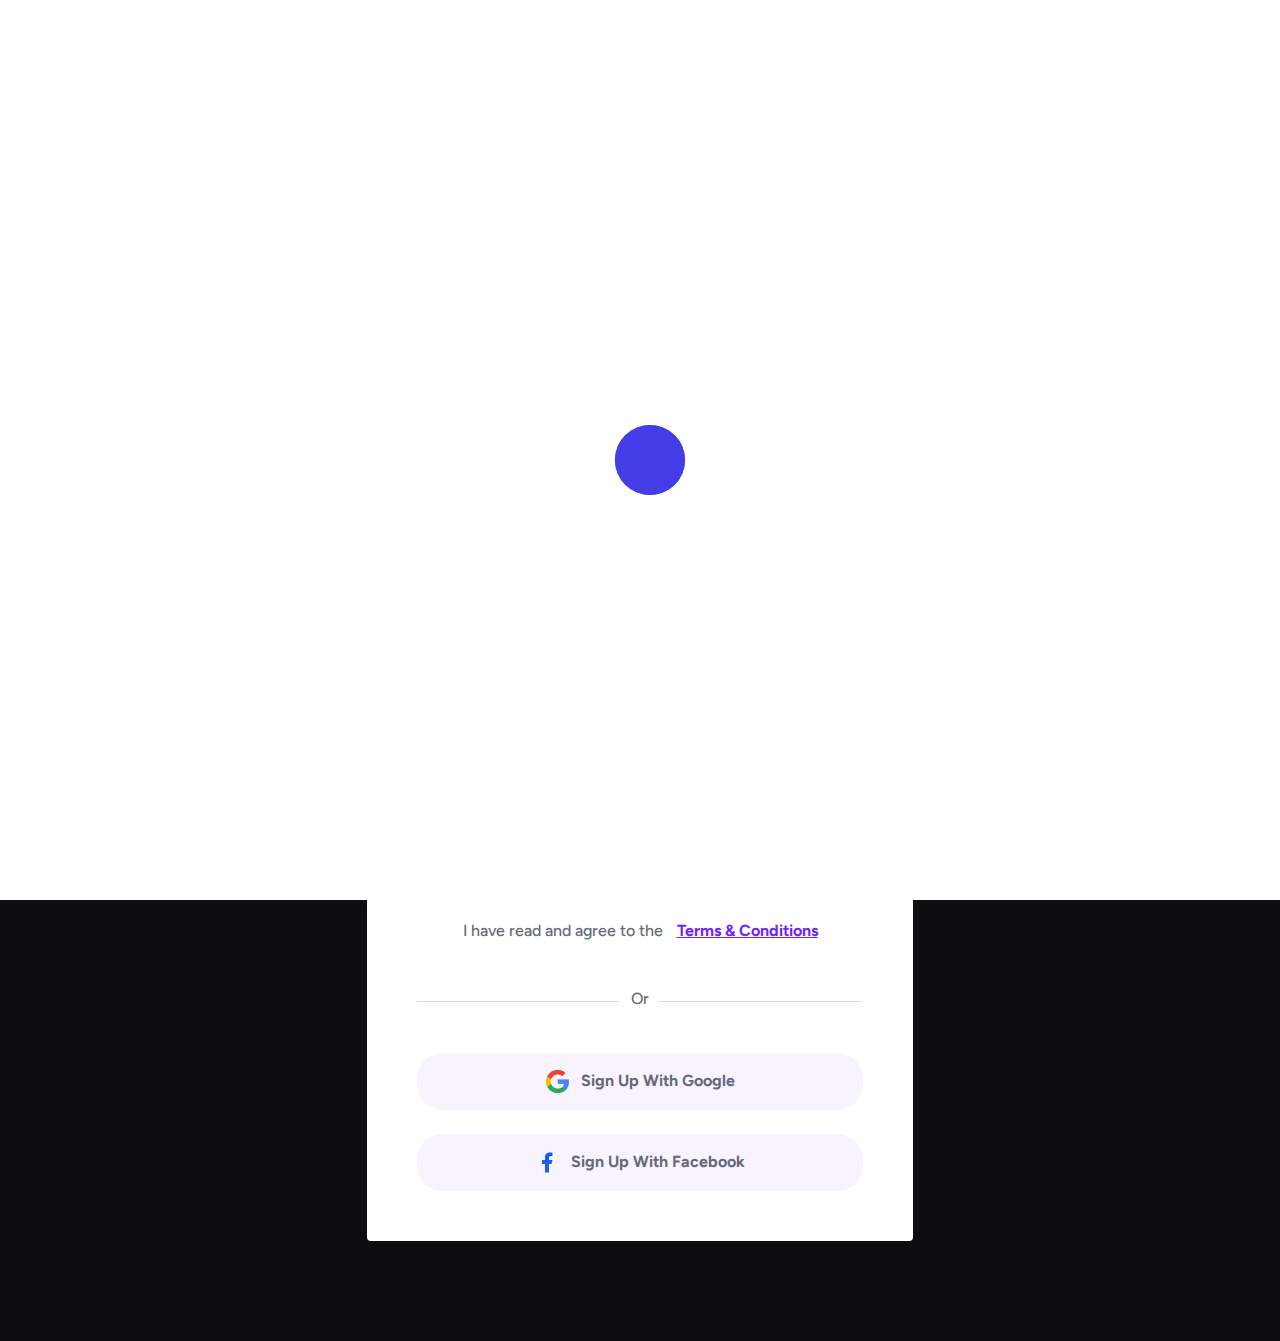
==== files/signup.html @ e3a73c34 "first commit" ====
<!DOCTYPE html>
<html lang="en">

<head>
  <meta charset="UTF-8">
  <meta name="viewport" content="width=`device-width`, initial-scale=1.0">
  <meta http-equiv="X-UA-Compatible" content="ie=edge">

  <!--=====TITLE=======-->
  <title>Quad || Sign Up</title>

  <!--=====FAV ICON=======-->
  <link rel="shortcut icon" href="assets/images/logo/fav-logo.png">

  <!--=====CSS=======-->
  <link rel="stylesheet" href="assets/css/plugins/bootstrap.min.css">
  <link rel="stylesheet" href="assets/css/plugins/swiper.bundle.css">
  <link rel="stylesheet" href="assets/css/plugins/fontawesome.css">
  <link rel="stylesheet" href="assets/css/plugins/mobile.css">
  <link rel="stylesheet" href="assets/css/plugins/magnific-popup.css">
  <link rel="stylesheet" href="assets/css/plugins/slick-slider.css">
  <link rel="stylesheet" href="assets/css/plugins/owlcarousel.min.css">
  <link rel="stylesheet" href="assets/css/plugins/aos.css">
  <link rel="stylesheet" href="assets/css/typography.css">
  <link rel="stylesheet" href="assets/css/master.css">

  <!--=====JQUERY=======-->
  <script src="assets/js/plugins/jquery-3-6-0.min.js"></script>
</head>

<body>
  <!--===== PRELOADER STARTS =======-->
  <div id="preloader">
    <div class="preloader"><span></span><span></span></div>
  </div>
 <!--===== PRELOADER ENDS =======-->
 
  <!--===== PAGE PROGRESS START=======-->
  <div class="paginacontainer">
    <div class="progress-wrap">
      <svg class="progress-circle svg-content" width="100%" height="100%" viewBox="-1 -1 102 102">
        <path d="M50,1 a49,49 0 0,1 0,98 a49,49 0 0,1 0,-98"/>
      </svg>
    </div>
  </div>
<!--===== PAGE PROGRESS END=======-->

  <!--===== MOBILE HEADER STARTS =======-->
 <div class="mobile-header mobile-haeder2 d-block d-lg-none">
  <div class="container-fluid">
    <div class="col-12">
      <div class="mobile-header-elements">
        <div class="mobile-logo">
          <a href="index.html"><img src="assets/images/logo/logo1.png" alt=""></a>
        </div>
        <div class="mobile-nav-icon dots-menu">
          <i class="fa-solid fa-bars"></i>
        </div>
      </div>
    </div>
  </div>
</div>

<div class="mobile-sidebar mobile-sidebar2">
  <div class="logosicon-area">
    <div class="logos">
      <img src="assets/images/logo/logo1.png" alt="">
    </div>
    <div class="menu-close">
      <i class="fa-solid fa-xmark"></i>
    </div>
   </div>
  <div class="mobile-nav mobile-nav2">
    <ul class="mobile-nav-list nav-list2">
      <li><a href="#" >Home </a>
        <ul class="sub-menu">
          <li><a href="#">Multiple Page</a>
          <ul class="sub-menu">
            <li><a href="index.html">Email Marketing</a></li>
            <li><a href="index2.html">Project Managment </a></li>
            <li><a href="index3.html">SEO Software</a></li>
            <li><a href="index4.html">Social Marketing</a></li>
            <li><a href="index5.html">Content Writer</a></li>
            <li><a href="rtl.html">RTL</a></li>
          </ul>
        </li>
        <li><a href="#">Landing Page</a>
          <ul class="sub-menu">
            <li><a href="single-index1.html">Email Marketing</a></li>
            <li><a href="single-index2.html">Project Managment </a></li>
            <li><a href="single-index3.html">SEO Software</a></li>
            <li><a href="single-index4.html">Social Marketing</a></li>
            <li><a href="single-index5.html">Content Writer</a></li>
          </ul>
        </li>
        </ul>
      </li>
      <li><a href="about.html">About</a></li>
      <li><a href="features.html">Features</a></li>
      <li><a href="#">Resource</a>
        <ul class="sub-menu">
          <li><a href="blogv1.html">Blog V1</a></li>
          <li><a href="blogv2.html">Blog V2</a></li>
          <li><a href="blog-left.html">Blog Left</a></li>
          <li><a href="blog-right.html">Blog Right</a></li>
          <li><a href="blog-details.html">Blog Single</a></li>
        </ul>
      </li>
      <li><a href="#">Pages</a>
        <ul class="sub-menu">
          <li><a href="pricing-plan.html">Pricing Plan</a></li>
          <li><a href="testimonial1.html">Testimonials 01</a></li>
          <li><a href="testimonial2.html">Testimonials 02</a></li>
          <li><a href="team.html">Team</a></li>
          <li><a href="login.html">Login</a></li>
          <li><a href="signup.html">Sign Up</a></li>
          <li><a href="forget.html">Forget Password</a></li>
          <li><a href="resetpass.html">Reset Password</a></li>
          <li><a href="verify.html">Verify Email</a></li>
          <li><a href="faq.html">FAQ</a></li>
          <li><a href="download.html">Download</a></li>
                      <li><a href="404.html">404</a></li>
        </ul>
      </li>
      <li><a href="contact.html">Contact</a></li>
    </ul>
    <div class="allmobilesection">
      <a href="contact.html"  class="header-btn2 mobile-get">Get Started</a>
      <div class="single-footer">
        <h3>Contact Info</h3>
        <div class="footer4-contact-info">
          <div class="contact-info-single">
            <div class="contact-info-icon">
              <i class="fa-solid fa-phone-volume"></i>
            </div>
            <div class="contact-info-text">
              <a href="tel:+3(924)4596512">+3(924)4596512</a>
            </div>
          </div>

          <div class="contact-info-single">
            <div class="contact-info-icon">
              <i class="fa-solid fa-envelope"></i>
            </div>
            <div class="contact-info-text">
              <a href="mailto:info@example.com">info@example.com</a>
            </div>
          </div>

          <div class="single-footer">
            <h3>Our Location</h3>
            
            <div class="contact-info-single">
              <div class="contact-info-icon">
                <i class="fa-solid fa-location-dot"></i>
              </div>
              <div class="contact-info-text">
                <a href="mailto:info@example.com" >55 East Birchwood Ave.Brooklyn, <br> New York 11201,United States</a>
              </div>
            </div>

          </div>
          <div class="single-footer">
            <h3>Social Links</h3>
            <div class="social-links-mobile-menu">
              <ul>
                <li>
                  <a data-bs-toggle="tooltip" title="Linked in" href="#"><svg xmlns="http://www.w3.org/2000/svg" height="1em" viewBox="0 0 320 512"><path d="M279.14 288l14.22-92.66h-88.91v-60.13c0-25.35 12.42-50.06 52.24-50.06h40.42V6.26S260.43 0 225.36 0c-73.22 0-121.08 44.38-121.08 124.72v70.62H22.89V288h81.39v224h100.17V288z"/></svg></a>
                </li>
                <li>
                  <a data-bs-toggle="tooltip" title="Facebook" href="#"><svg xmlns="http://www.w3.org/2000/svg" height="1em" viewBox="0 0 448 512"><path d="M100.28 448H7.4V148.9h92.88zM53.79 108.1C24.09 108.1 0 83.5 0 53.8a53.79 53.79 0 0 1 107.58 0c0 29.7-24.1 54.3-53.79 54.3zM447.9 448h-92.68V302.4c0-34.7-.7-79.2-48.29-79.2-48.29 0-55.69 37.7-55.69 76.7V448h-92.78V148.9h89.08v40.8h1.3c12.4-23.5 42.69-48.3 87.88-48.3 94 0 111.28 61.9 111.28 142.3V448z"/></svg></a>
                </li>
                <li>
                  <a data-bs-toggle="tooltip" title="Instagram" href="#"><svg xmlns="http://www.w3.org/2000/svg" height="1em" viewBox="0 0 448 512"><path d="M224.1 141c-63.6 0-114.9 51.3-114.9 114.9s51.3 114.9 114.9 114.9S339 319.5 339 255.9 287.7 141 224.1 141zm0 189.6c-41.1 0-74.7-33.5-74.7-74.7s33.5-74.7 74.7-74.7 74.7 33.5 74.7 74.7-33.6 74.7-74.7 74.7zm146.4-194.3c0 14.9-12 26.8-26.8 26.8-14.9 0-26.8-12-26.8-26.8s12-26.8 26.8-26.8 26.8 12 26.8 26.8zm76.1 27.2c-1.7-35.9-9.9-67.7-36.2-93.9-26.2-26.2-58-34.4-93.9-36.2-37-2.1-147.9-2.1-184.9 0-35.8 1.7-67.6 9.9-93.9 36.1s-34.4 58-36.2 93.9c-2.1 37-2.1 147.9 0 184.9 1.7 35.9 9.9 67.7 36.2 93.9s58 34.4 93.9 36.2c37 2.1 147.9 2.1 184.9 0 35.9-1.7 67.7-9.9 93.9-36.2 26.2-26.2 34.4-58 36.2-93.9 2.1-37 2.1-147.8 0-184.8zM398.8 388c-7.8 19.6-22.9 34.7-42.6 42.6-29.5 11.7-99.5 9-132.1 9s-102.7 2.6-132.1-9c-19.6-7.8-34.7-22.9-42.6-42.6-11.7-29.5-9-99.5-9-132.1s-2.6-102.7 9-132.1c7.8-19.6 22.9-34.7 42.6-42.6 29.5-11.7 99.5-9 132.1-9s102.7-2.6 132.1 9c19.6 7.8 34.7 22.9 42.6 42.6 11.7 29.5 9 99.5 9 132.1s2.7 102.7-9 132.1z"/></svg></a>
                </li>
                <li>
                  <a data-bs-toggle="tooltip" title="TikTok" href="#"><svg xmlns="http://www.w3.org/2000/svg" height="1em" viewBox="0 0 512 512"><path d="M389.2 48h70.6L305.6 224.2 487 464H345L233.7 318.6 106.5 464H35.8L200.7 275.5 26.8 48H172.4L272.9 180.9 389.2 48zM364.4 421.8h39.1L151.1 88h-42L364.4 421.8z"/></svg></a>
                </li>
              </ul>
            </div>
          </div>
        </div>
      </div>
     </div>
  </div>
</div>
  <!--===== MOBILE HEADER STARTS =======-->

<!--===== WELCOME STARTS =======-->
<div class="about-welcome-section-area login" style="background-image: url(assets/images/background/emailbg.png); background-repeat: no-repeat; background-size: cover;">
    <div class="container">
        <div class="row">
            <div class="col-lg-6 m-auto">
                <div class="about-welcome-header text-center heading3">
                    <a href="index.html"><img src="assets/images/logo/logo4.png" alt="" class="logo4"></a>
                    <div class="space16"></div>
                    <a href="index.html">Home <i class="fa-solid fa-angle-right"></i> <span>Sign Up</span></a>
                </div>
                <div class="space50"></div>
                <div class="login-boxarea heading6">
                    <h2>Creat Your Account</h2>
                    <div class="space16"></div>
                    <p>Create an account today and start using Quad.</p>
                    <div class="space50"></div>
                    <div class="input-area">
                        <h4>Name</h4>
                        <div class="space16"></div>
                        <input type="text" placeholder="Your Name">
                    </div>
                    <div class="space16"></div>
                    <div class="input-area">
                        <h4>Email</h4>
                        <div class="space16"></div>
                        <input type="email" placeholder="Email Address">
                    </div>
                    <div class="space24"></div>
                    <div class="input-area">
                        <h4>Password</h4>
                        <div class="space16"></div>
                        <input type="text" placeholder="Enter Your Password">
                    </div>
                    <div class="space32"></div>
                    <div class="input-area">
                        <a href="signup.html" class="header-btn2">Creat Your Account</a>
                    </div>
                    <div class="space32"></div>
                    <div class="sign-text">
                        <p>I have read and agree to the </p><a href="#">Terms & Conditions</a>
                    </div>
                    <div class="space40"></div>
                    <ul>
                        <li><img src="assets/images/elements/line-img1.png" alt=""></li>
                        <li><p>Or</p></li>
                        <li><img src="assets/images/elements/line-img1.png" alt=""></li>
                    </ul>
                    <div class="space40"></div>
                    <div class="btn-area">
                        <a href="verify.html" class="header-btn2"><img src="assets/images/elements/google-img1.png" alt="">Sign Up With Google</a>
                        <div class="space24"></div>
                        <a href="verify.html" class="header-btn2"><img src="assets/images/elements/google-img2.png" alt="">Sign Up With Facebook</a>
                    </div>
                </div>
            </div>
        </div>
    </div>
</div>
<!--===== WELCOME ENDS =======-->

  <!--=====JS=======-->
  <script src="assets/js/plugins/bootstrap.min.js"></script>
  <script src="assets/js/plugins/swiper.bundle.js"></script>
  <script src="assets/js/plugins/mobilemenu.js"></script>
  <script src="assets/js/plugins/slick-slider.js"></script>
  <script src="assets/js/plugins/owlcarousel.min.js"></script>
  <script src="assets/js/plugins/counter.js"></script>
  <script src="assets/js/plugins/waypoints.js"></script>
  <script src="assets/js/plugins/aos.js"></script>
  <script src="assets/js/plugins/gsap.min.js"></script>
  <script src="assets/js/plugins/magnific-popup.js"></script>
  <script src="assets/js/plugins/ScrollTrigger.min.js"></script>
  <script src="assets/js/main.js"></script>
</body>
</html>
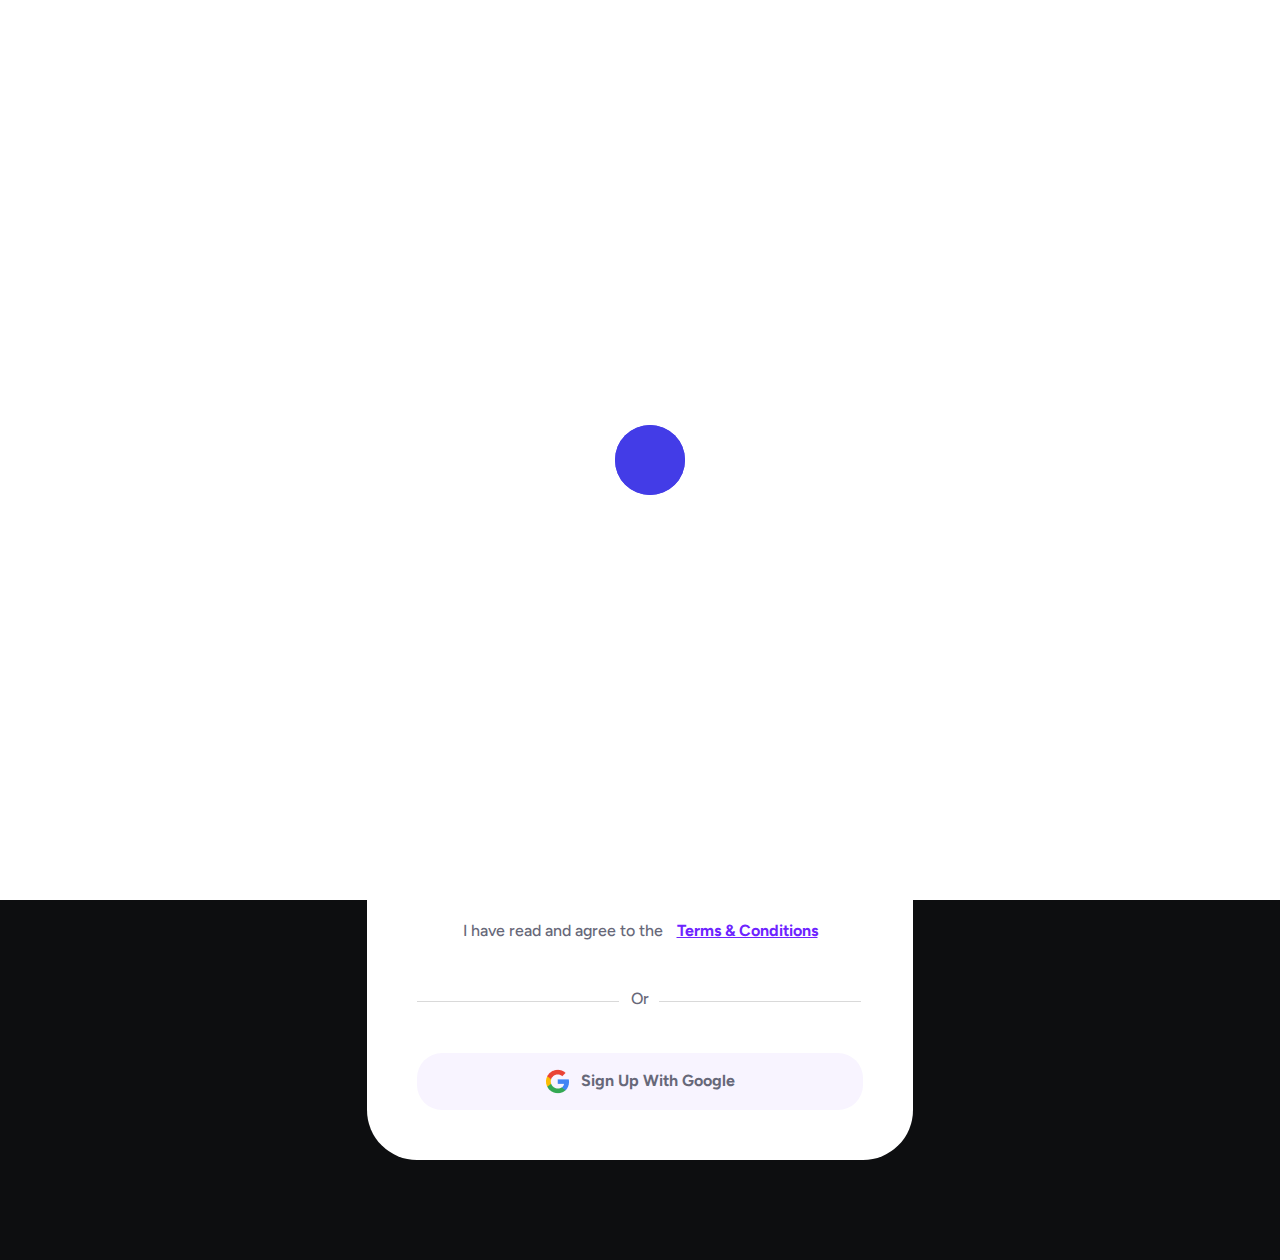
==== commit 9906811d: "Login dan Register" ====
--- a/files/signup.html
+++ b/files/signup.html
@@ -198,9 +198,9 @@
                 </div>
                 <div class="space50"></div>
                 <div class="login-boxarea heading6">
-                    <h2>Creat Your Account</h2>
+                    <h2 class="text-center">Create Your Account</h2>
                     <div class="space16"></div>
-                    <p>Create an account today and start using Quad.</p>
+                    <p class="text-center">Create an account and start using Figurer.</p>
                     <div class="space50"></div>
                     <div class="input-area">
                         <h4>Name</h4>
@@ -221,7 +221,7 @@
                     </div>
                     <div class="space32"></div>
                     <div class="input-area">
-                        <a href="signup.html" class="header-btn2">Creat Your Account</a>
+                        <a href="signup.html" class="header-btn2">Create Your Account</a>
                     </div>
                     <div class="space32"></div>
                     <div class="sign-text">
@@ -236,9 +236,6 @@
                     <div class="space40"></div>
                     <div class="btn-area">
                         <a href="verify.html" class="header-btn2"><img src="assets/images/elements/google-img1.png" alt="">Sign Up With Google</a>
-                        <div class="space24"></div>
-                        <a href="verify.html" class="header-btn2"><img src="assets/images/elements/google-img2.png" alt="">Sign Up With Facebook</a>
-                    </div>
                 </div>
             </div>
         </div>
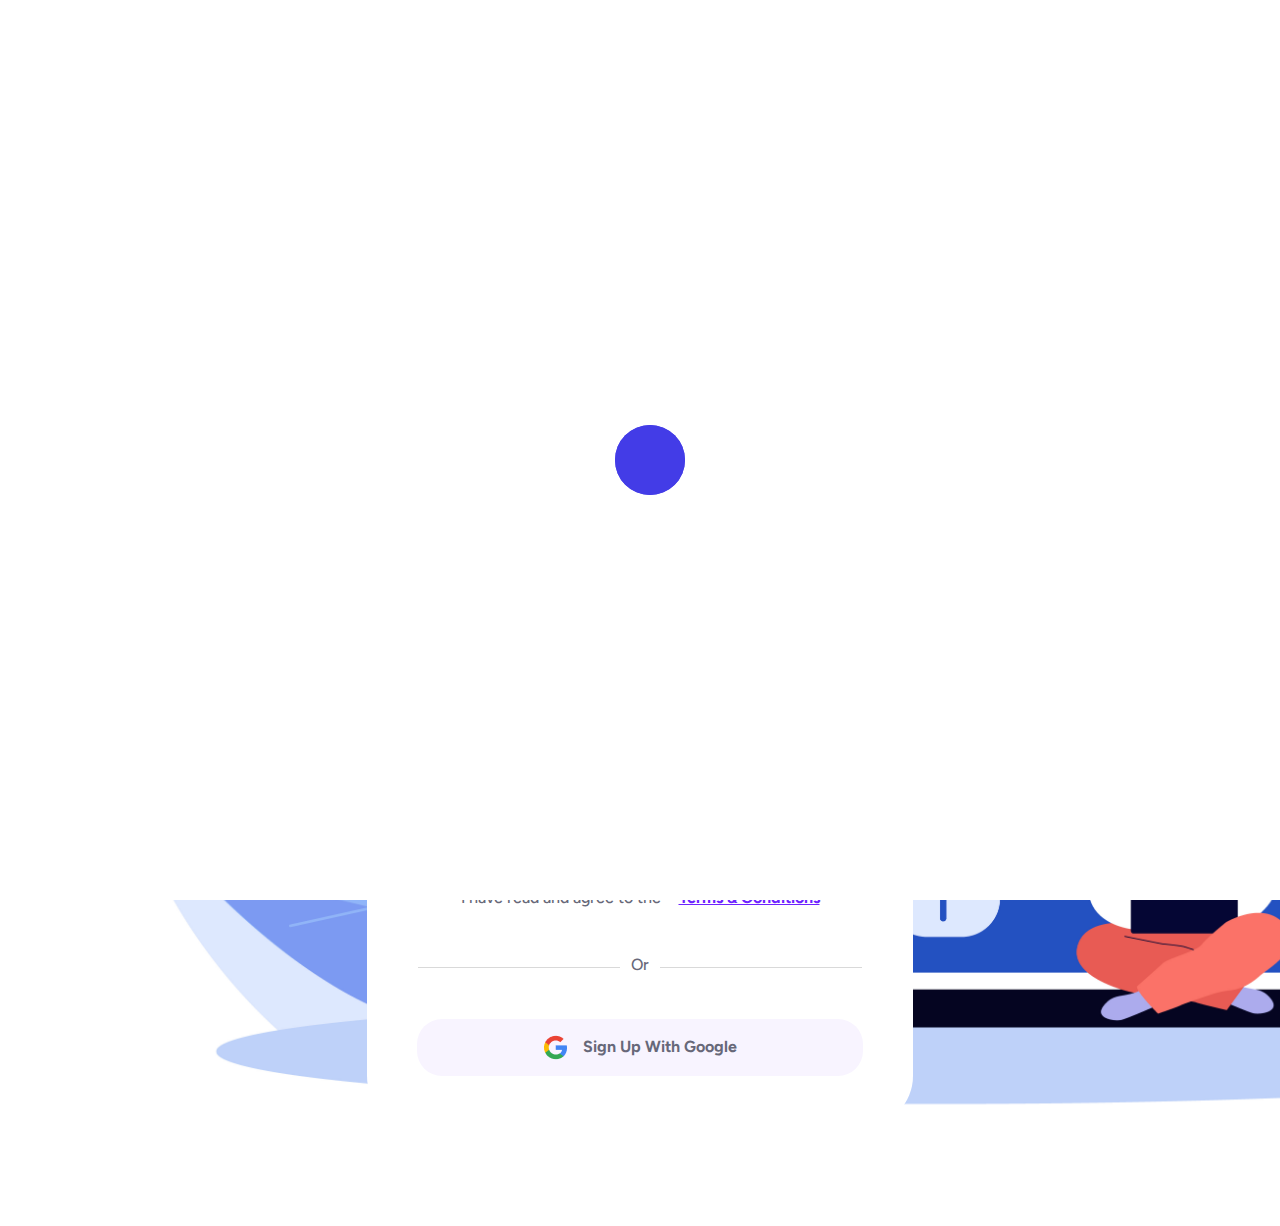
==== commit a3eaf819: "revisi bg login & register" ====
--- a/files/signup.html
+++ b/files/signup.html
@@ -187,61 +187,78 @@
   <!--===== MOBILE HEADER STARTS =======-->
 
 <!--===== WELCOME STARTS =======-->
-<div class="about-welcome-section-area login" style="background-image: url(assets/images/background/emailbg.png); background-repeat: no-repeat; background-size: cover;">
-    <div class="container">
-        <div class="row">
-            <div class="col-lg-6 m-auto">
-                <div class="about-welcome-header text-center heading3">
-                    <a href="index.html"><img src="assets/images/logo/logo4.png" alt="" class="logo4"></a>
-                    <div class="space16"></div>
-                    <a href="index.html">Home <i class="fa-solid fa-angle-right"></i> <span>Sign Up</span></a>
-                </div>
-                <div class="space50"></div>
-                <div class="login-boxarea heading6">
-                    <h2 class="text-center">Create Your Account</h2>
-                    <div class="space16"></div>
-                    <p class="text-center">Create an account and start using Figurer.</p>
-                    <div class="space50"></div>
-                    <div class="input-area">
-                        <h4>Name</h4>
-                        <div class="space16"></div>
-                        <input type="text" placeholder="Your Name">
-                    </div>
-                    <div class="space16"></div>
-                    <div class="input-area">
-                        <h4>Email</h4>
-                        <div class="space16"></div>
-                        <input type="email" placeholder="Email Address">
-                    </div>
-                    <div class="space24"></div>
-                    <div class="input-area">
-                        <h4>Password</h4>
-                        <div class="space16"></div>
-                        <input type="text" placeholder="Enter Your Password">
-                    </div>
-                    <div class="space32"></div>
-                    <div class="input-area">
-                        <a href="signup.html" class="header-btn2">Create Your Account</a>
-                    </div>
-                    <div class="space32"></div>
-                    <div class="sign-text">
-                        <p>I have read and agree to the </p><a href="#">Terms & Conditions</a>
-                    </div>
-                    <div class="space40"></div>
-                    <ul>
-                        <li><img src="assets/images/elements/line-img1.png" alt=""></li>
-                        <li><p>Or</p></li>
-                        <li><img src="assets/images/elements/line-img1.png" alt=""></li>
-                    </ul>
-                    <div class="space40"></div>
-                    <div class="btn-area">
-                        <a href="verify.html" class="header-btn2"><img src="assets/images/elements/google-img1.png" alt="">Sign Up With Google</a>
-                </div>
-            </div>
-        </div>
-    </div>
+<div class="about-welcome-section-area login" style="background-image: url('assets/images/background/emailbg1.jpg'); background-repeat: no-repeat; background-size: cover;">
+  <div class="container">
+      <div class="row">
+          <div class="col-lg-6 m-auto">
+              <div class="about-welcome-header text-center heading3">
+                  <a href="index.html"><img src="assets/images/logo/logo4.png" alt="" class="logo4"></a>
+                  <div class="space16"></div>
+                  <a href="index.html">Home <i class="fa-solid fa-angle-right"></i> <span>Sign Up</span></a>
+              </div>
+              <div class="space50"></div>
+              <div class="login-boxarea heading6">
+                  <h2 class="text-center">Create Your Account</h2>
+                  <div class="space16"></div>
+                  <p class="text-center">Create an account and start using Figurer.</p>
+                  <div class="space50"></div>
+
+                  <!-- Input fields for Name, Email, and Password -->
+                  <div class="input-area">
+                      <label for="name">Name</label>
+                      <input type="text" id="name" placeholder="Your Name">
+                  </div>
+                  <div class="space16"></div>
+
+                  <div class="input-area">
+                      <label for="email">Email</label>
+                      <input type="email" id="email" placeholder="Email Address">
+                  </div>
+                  <div class="space16"></div>
+
+                  <div class="input-area">
+                      <label for="password">Password</label>
+                      <input type="password" id="password" placeholder="Enter Your Password">
+                  </div>
+
+                  <div class="space32"></div>
+
+                  <!-- Sign Up Button -->
+                  <div class="input-area">
+                      <a href="signup.html" class="header-btn2">Create Your Account</a>
+                  </div>
+
+                  <div class="space32"></div>
+
+                  <!-- Terms & Conditions -->
+                  <div class="sign-text text-center">
+                      <p>I have read and agree to the <a href="#">Terms & Conditions</a></p>
+                  </div>
+
+                  <div class="space40"></div>
+
+                  <!-- Or Google Sign Up -->
+                  <ul class="text-center">
+                      <li><img src="assets/images/elements/line-img1.png" alt=""></li>
+                      <li><p>Or</p></li>
+                      <li><img src="assets/images/elements/line-img1.png" alt=""></li>
+                  </ul>
+
+                  <div class="space40"></div>
+
+                  <!-- Google Sign Up Button -->
+                  <div class="btn-area">
+                      <a href="verify.html" class="header-btn2">
+                          <img src="assets/images/elements/google-img1.png" alt=""> Sign Up With Google
+                      </a>
+                  </div>
+              </div>
+          </div>
+      </div>
+  </div>
 </div>
 <!--===== WELCOME ENDS =======-->
+
 
   <!--=====JS=======-->
   <script src="assets/js/plugins/bootstrap.min.js"></script>
--- a/files/assets/css/master.css
+++ b/files/assets/css/master.css
@@ -1377,29 +1377,32 @@
 }
 
 /*============= HEADER CSS AREA ENDS===============*/
-/*============= WELCOME CSS AREA ===============*/
-.welocme1-section-area {
+/*============= WELCOME CSS AREA===============*/
+
+.welcome-section-area {
   position: relative;
   padding: 190px 0 400px;
-}
-@media (max-width: 767px) {
-  .welocme1-section-area {
+  display: flex;
+  justify-content: flex-end;
+}
+@media (max-width: 767px) {
+  .welcome-section-area {
     padding: 120px 0 270px;
   }
 }
-.welocme1-section-area .welcome-content-header {
+.welcome-section-area .welcome-content-header {
   text-align: center;
   position: relative;
   z-index: 2;
 }
-.welocme1-section-area .welcome-content-header .elementors-img {
+.welcome-section-area .welcome-content-header .elementors-img {
   position: absolute;
   top: -175px;
   left: 15%;
   right: 15%;
   z-index: -1;
 }
-.welocme1-section-area .welcome-content-header p {
+.welcome-section-area .welcome-content-header p {
   color: var(--white-100, #FFF);
   text-align: center;
   font-family: "Figtree", sans-serif;
@@ -1409,7 +1412,7 @@
   line-height: 28px;
   opacity: 0.8;
 }
-.welocme1-section-area .welcome-content-header h1 {
+.welcome-section-area .welcome-content-header h1 {
   color: var(--white-100, #FFF);
   text-align: center;
   font-family: "Figtree", sans-serif;
@@ -1421,20 +1424,20 @@
   position: relative;
 }
 @media (max-width: 767px) {
-  .welocme1-section-area .welcome-content-header h1 {
+  .welcome-section-area .welcome-content-header h1 {
     font-size: 34px;
     line-height: 50px;
   }
 }
-.welocme1-section-area .welcome-content-header .welcome-btnarea .header-btn {
+.welcome-section-area .welcome-content-header .welcome-btnarea .header-btn {
   margin-top: 32px;
 }
-.welocme1-section-area .welcome-content-header .welcome-btnarea .header-btn1 {
+.welcome-section-area .welcome-content-header .welcome-btnarea .header-btn1 {
   margin-top: 32px;
   margin-left: 16px;
 }
 @media (max-width: 767px) {
-  .welocme1-section-area .welcome-content-header .welcome-btnarea .header-btn1 {
+  .welcome-section-area .welcome-content-header .welcome-btnarea .header-btn1 {
     margin-left: 0;
   }
 }
@@ -1537,405 +1540,7 @@
   -o-object-fit: cover;
      object-fit: cover;
 }
-
-.welcome3-section-area {
-  padding: 170px 0 200px;
-  position: relative;
-}
-@media (max-width: 767px) {
-  .welcome3-section-area {
-    padding: 150px 0 50px;
-  }
-}
-.welcome3-section-area .welcome3-header .unlock {
-  display: inline-block;
-  font-size: 16px;
-  font-weight: 700;
-  color: #4B24EE;
-  font-family: "Figtree", sans-serif;
-  padding: 16px;
-  text-decoration: underline;
-  line-height: 16px;
-}
-@media (max-width: 767px) {
-  .welcome3-section-area .welcome3-header {
-    margin-bottom: 30px;
-  }
-}
-@media only screen and (min-width: 768px) and (max-width: 991px) {
-  .welcome3-section-area .welcome3-header {
-    margin-bottom: 30px;
-  }
-}
-.welcome3-section-area .welcome3-images {
-  position: relative;
-}
-.welcome3-section-area .welcome3-images .header3-img2 {
-  position: absolute;
-  width: 235px;
-  height: 201px;
-  -o-object-fit: cover;
-     object-fit: cover;
-  left: -100px;
-  bottom: -100px;
-}
-@media (max-width: 767px) {
-  .welcome3-section-area .welcome3-images .header3-img2 {
-    position: relative;
-    width: 100%;
-    height: 100%;
-    margin-top: 20px;
-    left: 0;
-    bottom: 0;
-  }
-}
-@media only screen and (min-width: 768px) and (max-width: 991px) {
-  .welcome3-section-area .welcome3-images .header3-img2 {
-    position: relative;
-    width: 100%;
-    height: 100%;
-    margin-top: 20px;
-    left: 0;
-    bottom: 0;
-  }
-}
-.welcome3-section-area .welcome3-images img {
-  height: 100%;
-  width: 100%;
-  -o-object-fit: cover;
-     object-fit: cover;
-}
-
-.welcome4-section-area {
-  position: relative;
-  padding: 150px 0 60px;
-}
-@media (max-width: 767px) {
-  .welcome4-section-area {
-    padding: 150px 0 0;
-  }
-}
-.welcome4-section-area .welcome4-header.heading5 {
-  position: relative;
-  padding: 0 45px 0 0;
-}
-.welcome4-section-area .welcome4-header.heading5 p {
-  color: var(--Text-Color, #0D0E10);
-}
-@media (max-width: 767px) {
-  .welcome4-section-area .welcome4-header.heading5 {
-    padding: 0;
-  }
-}
-@media only screen and (min-width: 768px) and (max-width: 991px) {
-  .welcome4-section-area .welcome4-header.heading5 {
-    padding: 0;
-  }
-}
-.welcome4-section-area .welcome4-header.heading5 span {
-  font-family: "Figtree", sans-serif;
-  font-size: 16px;
-  font-weight: 700;
-  color: #581164;
-  transition: all 0.4s ease-in-out;
-  line-height: 16px;
-  display: inline-block;
-  background: #E7D8ED;
-  padding: 8px;
-  border-radius: 4px;
-}
-.welcome4-section-area .welcome4-header.heading5 span img {
-  margin: -4px 6px 0 0;
-}
-.welcome4-section-area .welcome4-header.heading5 span p {
-  font-size: 16px;
-  font-weight: 500;
-  color: #000 !important;
-  font-family: "Figtree", sans-serif;
-  line-height: 26px;
-}
-.welcome4-section-area .welcome4-header.heading5 .btn-area .header-btn6 {
-  text-decoration: underline;
-}
-.welcome4-section-area .welcome4-header.heading5 .btn-area .header-btn6 i {
-  margin: 0 6px 0 0;
-}
-.welcome4-section-area .welcome4-images-area {
-  position: relative;
-}
-.welcome4-section-area .welcome4-images-area .main-img {
-  position: relative;
-  z-index: 1;
-}
-.welcome4-section-area .welcome4-images-area .main-img img {
-  height: 100%;
-  width: 100%;
-  border-radius: 4px;
-  position: relative;
-  z-index: 1;
-}
-.welcome4-section-area .welcome4-images-area .main-img .header4-bg2 {
-  position: absolute;
-  height: 420px;
-  width: 420px;
-  -o-object-fit: cover;
-     object-fit: cover;
-  left: 13%;
-  top: 26%;
-  border-radius: 50%;
-  z-index: -1;
-}
-@media (max-width: 767px) {
-  .welcome4-section-area .welcome4-images-area .main-img .header4-bg2 {
-    position: absolute;
-    width: 250px;
-    left: 40px;
-    top: 22%;
-    height: 250px;
-  }
-}
-.welcome4-section-area .welcome4-images-area .header4-img1 {
-  height: 136px;
-  width: 288px;
-  -o-object-fit: cover;
-     object-fit: cover;
-  border-radius: 4px;
-  position: absolute;
-  top: 40%;
-  right: -50px;
-  z-index: 2;
-}
-@media (max-width: 767px) {
-  .welcome4-section-area .welcome4-images-area .header4-img1 {
-    position: relative;
-    width: 100%;
-    left: 0;
-    top: 20px;
-    height: 100%;
-    right: 0;
-  }
-}
-.welcome4-section-area .welcome4-images-area .header4-img2 {
-  height: 250px;
-  width: 250px;
-  -o-object-fit: cover;
-     object-fit: cover;
-  border-radius: 4px;
-  position: absolute;
-  bottom: 50px;
-  left: -50px;
-  z-index: 1;
-}
-@media (max-width: 767px) {
-  .welcome4-section-area .welcome4-images-area .header4-img2 {
-    position: relative;
-    width: 100%;
-    left: 0;
-    top: -40px;
-    height: 100%;
-  }
-}
-.welcome4-section-area .welcome4-images-area .header4-elements {
-  position: absolute;
-  top: 37%;
-  left: -50px;
-}
-@media (max-width: 767px) {
-  .welcome4-section-area .welcome4-images-area .header4-elements {
-    display: none;
-  }
-}
-.welcome4-section-area .welcome4-images-area p {
-  color: var(--Text-Color, #0D0E10);
-  font-family: "Figtree", sans-serif;
-  font-size: 16px;
-  font-weight: 700;
-  display: inline-block;
-  background: var(--white-100, #FFF);
-  padding: 8px;
-  line-height: 16px;
-  border-radius: 4px;
-  position: absolute;
-  bottom: 80px;
-  right: -30px;
-  z-index: 1;
-}
-.welcome4-section-area .welcome4-images-area p span {
-  color: #581164;
-}
-@media (max-width: 767px) {
-  .welcome4-section-area .welcome4-images-area p {
-    position: relative;
-    left: 0;
-  }
-}
-
-.welcome5-section-area {
-  padding: 60px 0 60px;
-  position: relative;
-  z-index: 1;
-}
-.welcome5-section-area .elements1 {
-  position: absolute;
-  top: 10%;
-  z-index: -1;
-}
-.welcome5-section-area .elements2 {
-  position: absolute;
-  top: 35%;
-  left: 100px;
-  z-index: -1;
-}
-.welcome5-section-area .elements3 {
-  position: absolute;
-  right: 0px;
-  top: 10%;
-  z-index: -1;
-}
-.welcome5-section-area .elements4 {
-  position: absolute;
-  top: 35%;
-  right: 0;
-  z-index: -1;
-  transform: rotate(180deg);
-}
-.welcome5-section-area .welcome5-header-area {
-  margin-top: 120px;
-}
-.welcome5-section-area .welcome5-header-area .header-btn9 {
-  margin-left: 16px;
-}
-@media (max-width: 767px) {
-  .welcome5-section-area .welcome5-header-area .header-btn9 {
-    margin-left: 0;
-    margin-top: 20px;
-  }
-}
-.welcome5-section-area .welcome5-images-area {
-  position: relative;
-  z-index: 1;
-}
-.welcome5-section-area .welcome5-images-area .img1 img {
-  height: 100%;
-  width: 100%;
-  -o-object-fit: cover;
-     object-fit: cover;
-  border-radius: 4px;
-}
-.welcome5-section-area .welcome5-images-area .img1 .header5-img2 {
-  height: 190px;
-  width: 258px;
-  -o-object-fit: cover;
-     object-fit: cover;
-  border-radius: 4px;
-  position: absolute;
-  bottom: 50px;
-  right: 0;
-}
-@media (max-width: 767px) {
-  .welcome5-section-area .welcome5-images-area .img1 .header5-img2 {
-    height: 100%;
-    width: 100%;
-    -o-object-fit: cover;
-       object-fit: cover;
-    border-radius: 4px;
-    position: relative;
-    top: 20px;
-  }
-}
-.welcome5-section-area .welcome5-images-area .content-elements {
-  text-align: center;
-  position: absolute;
-  bottom: 200px;
-  right: -157px;
-  z-index: -1;
-}
-@media (max-width: 767px) {
-  .welcome5-section-area .welcome5-images-area .content-elements {
-    display: none;
-  }
-}
-@media only screen and (min-width: 768px) and (max-width: 991px) {
-  .welcome5-section-area .welcome5-images-area .content-elements {
-    display: none;
-  }
-}
-.welcome5-section-area .welcome5-images-area .content-elements p {
-  color: var(--white-100, #FFF);
-  font-size: 24px;
-  line-height: 28px;
-  font-weight: 700;
-  font-family: "Figtree", sans-serif;
-}
-.welcome5-section-area .welcome5-images-area .content-elements img {
-  position: relative;
-  right: 30px;
-  top: 10px;
-}
-.welcome5-section-area .welcome5-images-area .content1-elements {
-  text-align: center;
-  position: absolute;
-  top: 120px;
-  left: -100px;
-  z-index: -1;
-}
-@media (max-width: 767px) {
-  .welcome5-section-area .welcome5-images-area .content1-elements {
-    display: none;
-  }
-}
-@media only screen and (min-width: 768px) and (max-width: 991px) {
-  .welcome5-section-area .welcome5-images-area .content1-elements {
-    display: none;
-  }
-}
-.welcome5-section-area .welcome5-images-area .content1-elements p {
-  color: var(--white-100, #FFF);
-  font-size: 24px;
-  line-height: 28px;
-  font-weight: 700;
-  font-family: "Figtree", sans-serif;
-  text-align: center;
-  position: relative;
-  left: -140px;
-}
-.welcome5-section-area .welcome5-images-area .content1-elements img {
-  position: relative;
-  top: 10px;
-}
-.welcome5-section-area .welcome5-images-area .content2-elements {
-  text-align: center;
-  position: absolute;
-  bottom: 170px;
-  left: -50px;
-  z-index: -1;
-}
-@media (max-width: 767px) {
-  .welcome5-section-area .welcome5-images-area .content2-elements {
-    display: none;
-  }
-}
-@media only screen and (min-width: 768px) and (max-width: 991px) {
-  .welcome5-section-area .welcome5-images-area .content2-elements {
-    display: none;
-  }
-}
-.welcome5-section-area .welcome5-images-area .content2-elements p {
-  color: var(--white-100, #FFF);
-  font-size: 24px;
-  line-height: 28px;
-  font-weight: 700;
-  font-family: "Figtree", sans-serif;
-  position: relative;
-  left: -50px;
-}
-.welcome5-section-area .welcome5-images-area .content2-elements img {
-  position: relative;
-  left: 0px;
-  top: 10px;
-}
-
-/*============= WELCOME CSS AREA ENDS ===============*/
+/*=============WELCOME CSS AREA ENDS===============*/
 /*============= PRELOADER CSS AREA===============*/
 #preloader {
   position: fixed;
@@ -8696,554 +8301,7 @@
 }
 
 /*============= FOOTER CSS AREA ENDS===============*/
-/*============= MOBILE-MENU CSS AREA  ===============*/
-.mobile-haeder1 {
-  background: #433CE7;
-  position: fixed;
-}
-.mobile-haeder1 .mobile-header-elements .dots-menu {
-  color: var(--white-100, #FFF);
-  cursor: pointer;
-}
-
-.mobile-sidebar1 {
-  max-height: 100%;
-  overflow-y: scroll;
-}
-.mobile-sidebar1 .menu-close {
-  color: var(--white-100, #FFF);
-  cursor: pointer;
-}
-.mobile-sidebar1 .mobile-nav .mobile-nav-list li a {
-  font-family: "Figtree", sans-serif;
-  font-weight: 500 !important;
-  color: var(--white-100, #FFF);
-}
-.mobile-sidebar1 .mobile-nav .mobile-nav-list li span::after {
-  background: var(--white-100, #FFF);
-  color: var(--white-100, #FFF);
-}
-.mobile-sidebar1 .mobile-nav .mobile-nav-list li span::before {
-  background: var(--white-100, #FFF);
-  color: var(--white-100, #FFF);
-}
-.mobile-sidebar1 .mobile-nav .mobile-nav-list li ul li a {
-  font-weight: 500 !important;
-}
-.mobile-sidebar1 .mobile-nav .allmobilesection .mobile-get {
-  display: inline-block;
-  border-radius: 25px;
-  background: #433CE7;
-  color: var(--white-100, #FFF);
-  font-family: "Figtree", sans-serif;
-  font-size: 16px;
-  font-style: normal;
-  font-weight: 700;
-  line-height: 16px;
-  padding: 16px 28px;
-  transition: all 0.4s ease-in-out;
-  position: relative;
-  z-index: 1;
-  width: 100%;
-  text-align: center;
-  margin-top: 30px;
-}
-.mobile-sidebar1 .mobile-nav .allmobilesection .mobile-get::after {
-  position: absolute;
-  content: "";
-  left: 50%;
-  right: 50%;
-  height: 20px;
-  width: 20px;
-  top: 14px;
-  border-radius: 50%;
-  background: #2921D3;
-  visibility: hidden;
-  opacity: 0;
-  z-index: -1;
-  transition: all 0.4s ease-in-out;
-}
-.mobile-sidebar1 .mobile-nav .allmobilesection .mobile-get:hover {
-  transform: translateY(-5px);
-  transition: all 0.4s ease-in-out;
-}
-.mobile-sidebar1 .mobile-nav .allmobilesection .mobile-get:hover::after {
-  visibility: visible;
-  opacity: 1;
-  height: 100%;
-  width: 100%;
-  transition: all 0.4s ease-in-out;
-  z-index: -1;
-  border-radius: 25px;
-  left: 0;
-  top: 0;
-}
-.mobile-sidebar1 .mobile-nav .allmobilesection .mobile-get svg {
-  margin-left: 4px;
-  transform: rotate(-45deg);
-}
-.mobile-sidebar1 .mobile-nav .allmobilesection .single-footer h3 {
-  font-family: "Figtree", sans-serif;
-  font-size: 24px;
-  line-height: 30px;
-  color: var(--white-100, #FFF);
-  font-weight: 700;
-  margin-bottom: 16px;
-  margin-top: 30px;
-}
-.mobile-sidebar1 .mobile-nav .allmobilesection .single-footer .footer4-contact-info .contact-info-single {
-  display: flex;
-  color: var(--white-100, #FFF);
-}
-.mobile-sidebar1 .mobile-nav .allmobilesection .single-footer .footer4-contact-info .contact-info-single svg {
-  margin: 0 10px 0 0;
-  counter-reset: var(--white-100, #FFF);
-}
-.mobile-sidebar1 .mobile-nav .allmobilesection .single-footer .footer4-contact-info .contact-info-single a {
-  font-family: "Figtree", sans-serif;
-  font-weight: 500;
-  color: var(--white-100, #FFF);
-  opacity: 0.7;
-  font-size: 16px;
-}
-.mobile-sidebar1 .mobile-nav .allmobilesection .single-footer .footer4-contact-info .social-links-mobile-menu ul li {
-  display: inline-block;
-  height: 40px;
-  width: 40px;
-  border-radius: 50%;
-  background: var(--white-100, #FFF);
-  color: var(--Text-Color, #0D0E10);
-  transition: all 0.4s ease-in-out;
-  display: inline-block;
-  text-align: center;
-  margin: 0 6px 0 0;
-  cursor: pointer;
-}
-.mobile-sidebar1 .mobile-nav .allmobilesection .single-footer .footer4-contact-info .social-links-mobile-menu ul li:hover {
-  background: #433CE7;
-  color: var(--white-100, #FFF);
-  transition: all 0.4s ease-in-out;
-}
-.mobile-sidebar1 .mobile-nav .allmobilesection .single-footer .footer4-contact-info .social-links-mobile-menu ul li:hover a svg {
-  color: var(--white-100, #FFF);
-}
-.mobile-sidebar1 .mobile-nav .allmobilesection .single-footer .footer4-contact-info .social-links-mobile-menu ul li a {
-  line-height: 0px;
-}
-.mobile-sidebar1 .mobile-nav .allmobilesection .single-footer .footer4-contact-info .social-links-mobile-menu ul li a:hover {
-  color: var(--white-100, #FFF);
-  transition: all 0.4s ease-in-out;
-}
-
-.mobile-haeder2 {
-  background: #6E24FF;
-  position: fixed;
-}
-.mobile-haeder2 .mobile-header-elements .dots-menu {
-  color: var(--white-100, #FFF);
-  cursor: pointer;
-}
-
-.mobile-sidebar2 {
-  max-height: 100%;
-  overflow-y: scroll;
-  background: #6E24FF;
-}
-.mobile-sidebar2 .menu-close {
-  color: var(--white-100, #FFF);
-  cursor: pointer;
-}
-.mobile-sidebar2 .mobile-nav.mobile-nav2 .mobile-nav-list.nav-list2 li a {
-  font-family: "Figtree", sans-serif !important;
-  font-weight: 500 !important;
-  color: var(--white-100, #FFF);
-}
-.mobile-sidebar2 .mobile-nav.mobile-nav2 .mobile-nav-list.nav-list2 li span::after {
-  background: var(--white-100, #FFF);
-  color: var(--white-100, #FFF);
-}
-.mobile-sidebar2 .mobile-nav.mobile-nav2 .mobile-nav-list.nav-list2 li span::before {
-  background: var(--white-100, #FFF);
-  color: var(--white-100, #FFF);
-}
-.mobile-sidebar2 .mobile-nav.mobile-nav2 .mobile-nav-list.nav-list2 li ul li a {
-  font-weight: 500 !important;
-  font-family: "Figtree", sans-serif !important;
-}
-.mobile-sidebar2 .mobile-nav.mobile-nav2 .mobile-nav-list.nav-list2 li ul.sub-menu li a {
-  font-family: "Figtree", sans-serif !important;
-  font-weight: 500 !important;
-}
-.mobile-sidebar2 .mobile-nav.mobile-nav2 .allmobilesection .header-btn2 {
-  width: 100% !important;
-  text-align: center;
-  margin-top: 30px;
-}
-.mobile-sidebar2 .mobile-nav.mobile-nav2 .allmobilesection .single-footer h3 {
-  font-family: "Figtree", sans-serif;
-  font-size: 24px;
-  line-height: 30px;
-  color: var(--white-100, #FFF);
-  font-weight: 700;
-  margin-bottom: 16px;
-  margin-top: 30px;
-}
-.mobile-sidebar2 .mobile-nav.mobile-nav2 .allmobilesection .single-footer .footer4-contact-info .contact-info-single {
-  display: flex;
-  color: var(--white-100, #FFF);
-}
-.mobile-sidebar2 .mobile-nav.mobile-nav2 .allmobilesection .single-footer .footer4-contact-info .contact-info-single svg {
-  margin: 0 10px 0 0;
-  counter-reset: var(--white-100, #FFF);
-}
-.mobile-sidebar2 .mobile-nav.mobile-nav2 .allmobilesection .single-footer .footer4-contact-info .contact-info-single a {
-  font-family: "Figtree", sans-serif;
-  font-weight: 500;
-  color: var(--white-100, #FFF);
-  opacity: 0.7;
-  font-size: 16px;
-}
-.mobile-sidebar2 .mobile-nav.mobile-nav2 .allmobilesection .single-footer .footer4-contact-info .social-links-mobile-menu ul li {
-  display: inline-block;
-  height: 40px;
-  width: 40px;
-  border-radius: 50%;
-  background: var(--white-100, #FFF);
-  color: var(--white-100, #FFF);
-  transition: all 0.4s ease-in-out;
-  display: inline-block;
-  text-align: center;
-  margin: 0 6px 0 0;
-  cursor: pointer;
-}
-.mobile-sidebar2 .mobile-nav.mobile-nav2 .allmobilesection .single-footer .footer4-contact-info .social-links-mobile-menu ul li:hover {
-  background: #FC4B3E;
-  color: var(--white-100, #FFF);
-  transition: all 0.4s ease-in-out;
-}
-.mobile-sidebar2 .mobile-nav.mobile-nav2 .allmobilesection .single-footer .footer4-contact-info .social-links-mobile-menu ul li:hover a svg {
-  color: var(--white-100, #FFF);
-}
-.mobile-sidebar2 .mobile-nav.mobile-nav2 .allmobilesection .single-footer .footer4-contact-info .social-links-mobile-menu ul li a {
-  line-height: 0px;
-}
-.mobile-sidebar2 .mobile-nav.mobile-nav2 .allmobilesection .single-footer .footer4-contact-info .social-links-mobile-menu ul li a:hover {
-  color: var(--white-100, #FFF);
-  transition: all 0.4s ease-in-out;
-}
-
-.mobile-haeder3 {
-  background: #4B24EE;
-  position: fixed;
-}
-.mobile-haeder3 .mobile-header-elements .dots-menu {
-  color: var(--white-100, #FFF);
-  cursor: pointer;
-}
-
-.mobile-sidebar3 {
-  max-height: 100%;
-  overflow-y: scroll;
-  background: #4B24EE;
-}
-.mobile-sidebar3 .menu-close {
-  color: var(--white-100, #FFF);
-  cursor: pointer;
-}
-.mobile-sidebar3 .mobile-nav.mobile-nav2 .mobile-nav-list.nav-list2 li a {
-  font-family: "Figtree", sans-serif !important;
-  font-weight: 500 !important;
-  color: var(--white-100, #FFF);
-}
-.mobile-sidebar3 .mobile-nav.mobile-nav2 .mobile-nav-list.nav-list2 li span::after {
-  background: var(--white-100, #FFF);
-  color: var(--white-100, #FFF);
-}
-.mobile-sidebar3 .mobile-nav.mobile-nav2 .mobile-nav-list.nav-list2 li span::before {
-  background: var(--white-100, #FFF);
-  color: var(--white-100, #FFF);
-}
-.mobile-sidebar3 .mobile-nav.mobile-nav2 .mobile-nav-list.nav-list2 li ul li a {
-  font-weight: 500 !important;
-  font-family: "Figtree", sans-serif !important;
-}
-.mobile-sidebar3 .mobile-nav.mobile-nav2 .mobile-nav-list.nav-list2 li ul.sub-menu li a {
-  font-family: "Figtree", sans-serif !important;
-  font-weight: 500 !important;
-}
-.mobile-sidebar3 .mobile-nav.mobile-nav2 .allmobilesection .header-btn5 {
-  width: 100% !important;
-  text-align: center;
-  margin-top: 30px;
-  background: var(--white-100, #FFF);
-  color: #4B24EE;
-}
-.mobile-sidebar3 .mobile-nav.mobile-nav2 .allmobilesection .single-footer h3 {
-  font-family: "Figtree", sans-serif;
-  font-size: 24px;
-  line-height: 30px;
-  color: var(--white-100, #FFF);
-  font-weight: 700;
-  margin-bottom: 16px;
-  margin-top: 30px;
-}
-.mobile-sidebar3 .mobile-nav.mobile-nav2 .allmobilesection .single-footer .footer4-contact-info .contact-info-single {
-  display: flex;
-  color: var(--white-100, #FFF);
-}
-.mobile-sidebar3 .mobile-nav.mobile-nav2 .allmobilesection .single-footer .footer4-contact-info .contact-info-single svg {
-  margin: 0 10px 0 0;
-  counter-reset: var(--white-100, #FFF);
-}
-.mobile-sidebar3 .mobile-nav.mobile-nav2 .allmobilesection .single-footer .footer4-contact-info .contact-info-single a {
-  font-family: "Figtree", sans-serif;
-  font-weight: 500;
-  color: var(--white-100, #FFF);
-  opacity: 0.7;
-  font-size: 16px;
-}
-.mobile-sidebar3 .mobile-nav.mobile-nav2 .allmobilesection .single-footer .footer4-contact-info .social-links-mobile-menu ul li {
-  display: inline-block;
-  height: 40px;
-  width: 40px;
-  border-radius: 50%;
-  background: var(--white-100, #FFF);
-  color: var(--white-100, #FFF);
-  transition: all 0.4s ease-in-out;
-  display: inline-block;
-  text-align: center;
-  margin: 0 6px 0 0;
-  cursor: pointer;
-}
-.mobile-sidebar3 .mobile-nav.mobile-nav2 .allmobilesection .single-footer .footer4-contact-info .social-links-mobile-menu ul li:hover {
-  background: #FAF9FD;
-  color: var(--Text-Color, #0D0E10);
-  transition: all 0.4s ease-in-out;
-}
-.mobile-sidebar3 .mobile-nav.mobile-nav2 .allmobilesection .single-footer .footer4-contact-info .social-links-mobile-menu ul li:hover a svg {
-  color: var(--white-100, #FFF);
-}
-.mobile-sidebar3 .mobile-nav.mobile-nav2 .allmobilesection .single-footer .footer4-contact-info .social-links-mobile-menu ul li a {
-  line-height: 0px;
-}
-.mobile-sidebar3 .mobile-nav.mobile-nav2 .allmobilesection .single-footer .footer4-contact-info .social-links-mobile-menu ul li a:hover {
-  color: var(--white-100, #FFF);
-  transition: all 0.4s ease-in-out;
-}
-
-.mobile-haeder4 {
-  background: #581164;
-  position: fixed;
-}
-.mobile-haeder4 .mobile-header-elements .dots-menu {
-  color: var(--white-100, #FFF);
-  cursor: pointer;
-}
-
-.mobile-sidebar4 {
-  max-height: 100%;
-  overflow-y: scroll;
-  background: #581164;
-}
-.mobile-sidebar4 .menu-close {
-  color: var(--white-100, #FFF);
-  cursor: pointer;
-}
-.mobile-sidebar4 .mobile-nav.mobile-nav2 .mobile-nav-list.nav-list2 li a {
-  font-family: "Figtree", sans-serif !important;
-  font-weight: 500 !important;
-  color: var(--white-100, #FFF);
-}
-.mobile-sidebar4 .mobile-nav.mobile-nav2 .mobile-nav-list.nav-list2 li span::after {
-  background: var(--white-100, #FFF);
-  color: var(--white-100, #FFF);
-}
-.mobile-sidebar4 .mobile-nav.mobile-nav2 .mobile-nav-list.nav-list2 li span::before {
-  background: var(--white-100, #FFF);
-  color: var(--white-100, #FFF);
-}
-.mobile-sidebar4 .mobile-nav.mobile-nav2 .mobile-nav-list.nav-list2 li ul li a {
-  font-weight: 500 !important;
-  font-family: "Figtree", sans-serif !important;
-}
-.mobile-sidebar4 .mobile-nav.mobile-nav2 .mobile-nav-list.nav-list2 li ul.sub-menu li a {
-  font-family: "Figtree", sans-serif !important;
-  font-weight: 500 !important;
-}
-.mobile-sidebar4 .mobile-nav.mobile-nav2 .allmobilesection .header-btn7 {
-  width: 100% !important;
-  text-align: center;
-  margin-top: 30px;
-  background: none;
-  color: var(--white-100, #FFF);
-  border: 1px solid var(--white-100, #FFF);
-}
-.mobile-sidebar4 .mobile-nav.mobile-nav2 .allmobilesection .header-btn7::after {
-  background: var(--white-100, #FFF);
-}
-.mobile-sidebar4 .mobile-nav.mobile-nav2 .allmobilesection .header-btn7:hover {
-  color: #581164;
-}
-.mobile-sidebar4 .mobile-nav.mobile-nav2 .allmobilesection .single-footer h3 {
-  font-family: "Figtree", sans-serif;
-  font-size: 24px;
-  line-height: 30px;
-  color: var(--white-100, #FFF);
-  font-weight: 700;
-  margin-bottom: 16px;
-  margin-top: 30px;
-}
-.mobile-sidebar4 .mobile-nav.mobile-nav2 .allmobilesection .single-footer .footer4-contact-info .contact-info-single {
-  display: flex;
-  color: var(--white-100, #FFF);
-}
-.mobile-sidebar4 .mobile-nav.mobile-nav2 .allmobilesection .single-footer .footer4-contact-info .contact-info-single svg {
-  margin: 0 10px 0 0;
-  counter-reset: var(--white-100, #FFF);
-}
-.mobile-sidebar4 .mobile-nav.mobile-nav2 .allmobilesection .single-footer .footer4-contact-info .contact-info-single a {
-  font-family: "Figtree", sans-serif;
-  font-weight: 500;
-  color: var(--white-100, #FFF);
-  opacity: 0.7;
-  font-size: 16px;
-}
-.mobile-sidebar4 .mobile-nav.mobile-nav2 .allmobilesection .single-footer .footer4-contact-info .social-links-mobile-menu ul li {
-  display: inline-block;
-  height: 40px;
-  width: 40px;
-  border-radius: 50%;
-  background: var(--white-100, #FFF);
-  color: var(--white-100, #FFF);
-  transition: all 0.4s ease-in-out;
-  display: inline-block;
-  text-align: center;
-  margin: 0 6px 0 0;
-  cursor: pointer;
-}
-.mobile-sidebar4 .mobile-nav.mobile-nav2 .allmobilesection .single-footer .footer4-contact-info .social-links-mobile-menu ul li:hover {
-  background: #FAF9FD;
-  color: var(--Text-Color, #0D0E10);
-  transition: all 0.4s ease-in-out;
-}
-.mobile-sidebar4 .mobile-nav.mobile-nav2 .allmobilesection .single-footer .footer4-contact-info .social-links-mobile-menu ul li:hover a svg {
-  color: var(--white-100, #FFF);
-}
-.mobile-sidebar4 .mobile-nav.mobile-nav2 .allmobilesection .single-footer .footer4-contact-info .social-links-mobile-menu ul li a {
-  line-height: 0px;
-}
-.mobile-sidebar4 .mobile-nav.mobile-nav2 .allmobilesection .single-footer .footer4-contact-info .social-links-mobile-menu ul li a:hover {
-  color: var(--white-100, #FFF);
-  transition: all 0.4s ease-in-out;
-}
-
-.mobile-haeder5 {
-  background: #5C3EF4;
-  position: fixed;
-}
-.mobile-haeder5 .mobile-header-elements .dots-menu {
-  color: var(--white-100, #FFF);
-  cursor: pointer;
-}
-
-.mobile-sidebar5 {
-  max-height: 100%;
-  overflow-y: scroll;
-  background: #5C3EF4;
-}
-.mobile-sidebar5 .menu-close {
-  color: var(--white-100, #FFF);
-  cursor: pointer;
-}
-.mobile-sidebar5 .mobile-nav .mobile-nav-list li a {
-  font-family: "Figtree", sans-serif;
-  font-weight: 500 !important;
-  color: var(--white-100, #FFF);
-}
-.mobile-sidebar5 .mobile-nav .mobile-nav-list li span::after {
-  background: var(--white-100, #FFF);
-  color: var(--white-100, #FFF);
-}
-.mobile-sidebar5 .mobile-nav .mobile-nav-list li span::before {
-  background: var(--white-100, #FFF);
-  color: var(--white-100, #FFF);
-}
-.mobile-sidebar5 .mobile-nav .mobile-nav-list li ul li a {
-  font-weight: 500 !important;
-}
-.mobile-sidebar5 .mobile-nav .allmobilesection .header-btn9 {
-  display: inline-block;
-  border-radius: 25px;
-  transition: all 0.4s ease-in-out;
-  position: relative;
-  z-index: 1;
-  width: 100%;
-  text-align: center;
-  margin-top: 30px;
-}
-.mobile-sidebar5 .mobile-nav .allmobilesection .header-btn9::after {
-  background: var(--white-100, #FFF);
-}
-.mobile-sidebar5 .mobile-nav .allmobilesection .header-btn9:hover {
-  color: #5C3EF4;
-}
-.mobile-sidebar5 .mobile-nav .allmobilesection .header-btn9 svg {
-  transform: rotate(-45deg);
-}
-.mobile-sidebar5 .mobile-nav .allmobilesection .single-footer h3 {
-  font-family: "Figtree", sans-serif;
-  font-size: 24px;
-  line-height: 30px;
-  color: var(--white-100, #FFF);
-  font-weight: 700;
-  margin-bottom: 16px;
-  margin-top: 30px;
-}
-.mobile-sidebar5 .mobile-nav .allmobilesection .single-footer .footer4-contact-info .contact-info-single {
-  display: flex;
-  color: var(--white-100, #FFF);
-}
-.mobile-sidebar5 .mobile-nav .allmobilesection .single-footer .footer4-contact-info .contact-info-single svg {
-  margin: 0 10px 0 0;
-  counter-reset: var(--white-100, #FFF);
-}
-.mobile-sidebar5 .mobile-nav .allmobilesection .single-footer .footer4-contact-info .contact-info-single a {
-  font-family: "Figtree", sans-serif;
-  font-weight: 500;
-  color: var(--white-100, #FFF);
-  opacity: 0.7;
-  font-size: 16px;
-}
-.mobile-sidebar5 .mobile-nav .allmobilesection .single-footer .footer4-contact-info .social-links-mobile-menu ul li {
-  display: inline-block;
-  height: 40px;
-  width: 40px;
-  border-radius: 50%;
-  background: var(--white-100, #FFF);
-  color: var(--Text-Color, #0D0E10);
-  transition: all 0.4s ease-in-out;
-  display: inline-block;
-  text-align: center;
-  margin: 0 6px 0 0;
-  cursor: pointer;
-}
-.mobile-sidebar5 .mobile-nav .allmobilesection .single-footer .footer4-contact-info .social-links-mobile-menu ul li:hover {
-  background: var(--white-100, #FFF);
-  color: var(--white-100, #FFF);
-  transition: all 0.4s ease-in-out;
-}
-.mobile-sidebar5 .mobile-nav .allmobilesection .single-footer .footer4-contact-info .social-links-mobile-menu ul li:hover a svg {
-  color: var(--white-100, #FFF);
-}
-.mobile-sidebar5 .mobile-nav .allmobilesection .single-footer .footer4-contact-info .social-links-mobile-menu ul li a {
-  line-height: 0px;
-}
-.mobile-sidebar5 .mobile-nav .allmobilesection .single-footer .footer4-contact-info .social-links-mobile-menu ul li a:hover {
-  color: var(--white-100, #FFF);
-  transition: all 0.4s ease-in-out;
-}
-
-/*============= MOBILE-MENU  AREA ENDS===============*/
+
 /*============= GENERATION CSS AREA ===============*/
 .genaration2-section-area {
   background: var(--BG, #F7F9FA);
